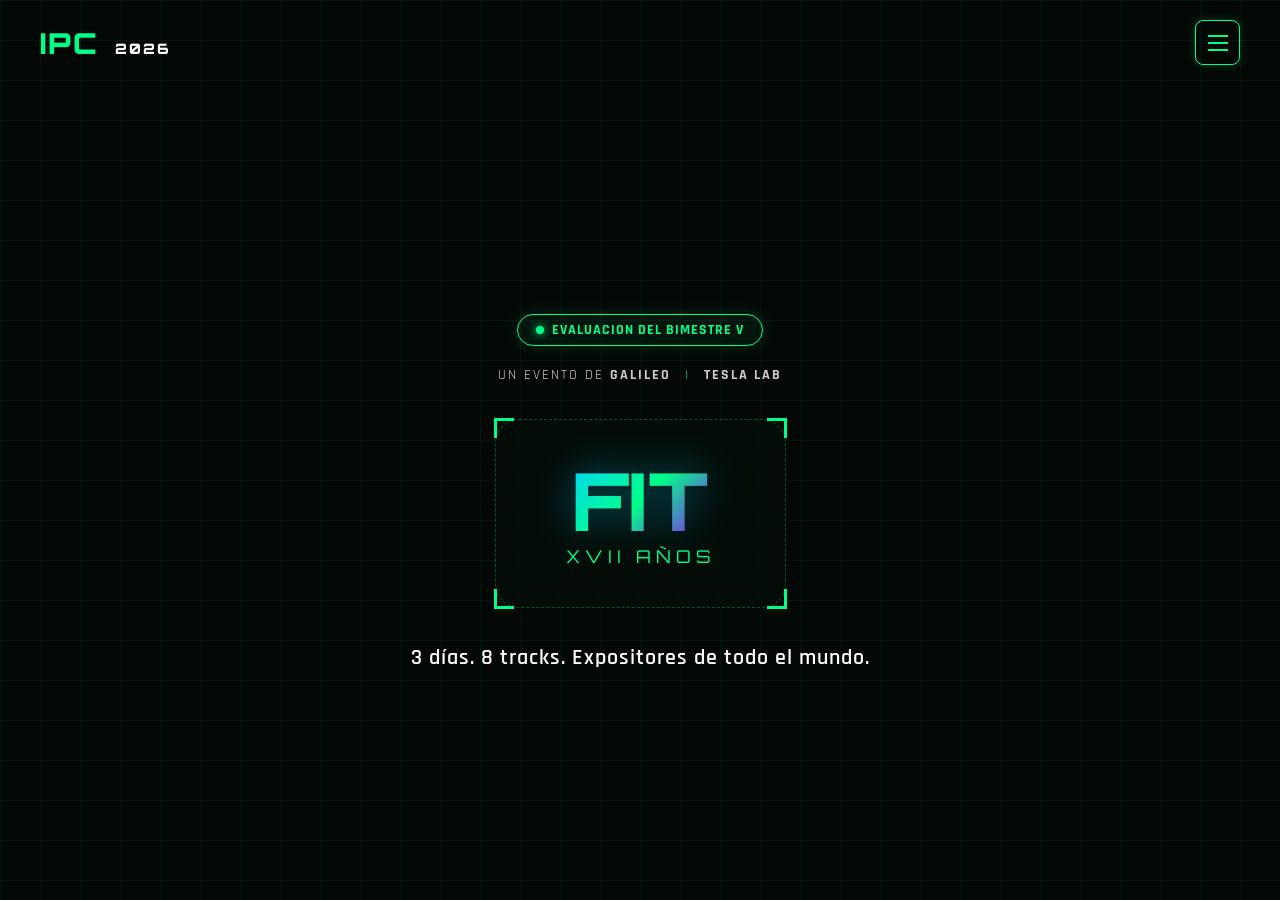
==== index.html @ 2101268f "agregue dos archivos" ====
<!DOCTYPE html>
<html lang="es">
<head>
  <meta charset="UTF-8">
  <meta name="viewport" content="width=device-width, initial-scale=1.0">
  <title>IPC 2026 - EXAMEN DEL BLOQUE V</title>
  <link rel="preconnect" href="https://fonts.googleapis.com">
  <link rel="preconnect" href="https://fonts.gstatic.com" crossorigin>
  <link href="https://fonts.googleapis.com/css2?family=Orbitron:wght@500;700;900&family=Rajdhani:wght@500;600;700&display=swap" rel="stylesheet">
  <link rel="stylesheet" href="style.css">
</head>
<body>

  <header>
    <div class="logo">IPC <span>2026</span></div>
    <button class="menu-btn" aria-label="Abrir Menú">
      <span></span>
      <span></span>
      <span></span>
    </button>
  </header>

  <div class="grid-bg"></div>

  <main class="hero">
    
    <div class="badge">
      <span class="dot"></span> EVALUACION DEL BIMESTRE V
    </div>

    <p class="organizers">
      UN EVENTO DE 
      <strong class="brand-galileo">Galileo</strong> 
      <span class="divider">|</span> 
      <strong class="brand-tesla">TESLA LAB</strong>
    </p>

    <div class="logo-frame-container">
      <div class="corner top-left"></div>
      <div class="corner top-right"></div>
      <div class="corner bottom-left"></div>
      <div class="corner bottom-right"></div>

      <div class="main-logo">
        <h1 class="gradient-text">FIT</h1>
        <p class="subtitle-years">XVII AÑOS</p>
      </div>
    </div>

    <h2 class="hero-info">
      3 días. 8 tracks. Expositores de todo el mundo.
    </h2>

  </main>

</body>
</html>
---- style.css ----
/* Configuración General */
* {
  margin: 0;
  padding: 0;
  box-sizing: border-box;
}

body {
  background-color: #030806; /* Fondo negro verdoso profundo */
  color: #ffffff;
  font-family: 'Rajdhani', sans-serif;
  min-height: 100vh;
  display: flex;
  flex-direction: column;
  overflow-x: hidden;
  position: relative;
}

/* Efecto de Rejilla Cyberpunk en el Fondo */
.grid-bg {
  position: absolute;
  top: 0;
  left: 0;
  width: 100%;
  height: 100%;
  background-image: 
    linear-gradient(to right, rgba(0, 255, 136, 0.05) 1px, transparent 1px),
    linear-gradient(to bottom, rgba(0, 255, 136, 0.05) 1px, transparent 1px);
  background-size: 40px 40px;
  z-index: 1;
  pointer-events: none;
}

/* Encabezado */
header {
  display: flex;
  justify-content: space-between;
  align-items: center;
  padding: 20px 40px;
  position: relative;
  z-index: 10;
}

.logo {
  font-family: 'Orbitron', sans-serif;
  font-weight: 900;
  font-size: 1.8rem;
  color: #00ff88;
  letter-spacing: 2px;
}

.logo span {
  font-size: 0.9rem;
  color: #ffffff;
  margin-left: 5px;
}

/* Botón de Menú Estilo Cyberpunk */
.menu-btn {
  background: transparent;
  border: 1px solid #00ff88;
  border-radius: 8px;
  width: 45px;
  height: 45px;
  display: flex;
  flex-direction: column;
  justify-content: center;
  align-items: center;
  gap: 5px;
  cursor: pointer;
  box-shadow: 0 0 10px rgba(0, 255, 136, 0.2);
}

.menu-btn span {
  width: 20px;
  height: 2px;
  background-color: #00ff88;
}

/* Sección Central (Hero) */
.hero {
  flex: 1;
  display: flex;
  flex-direction: column;
  align-items: center;
  justify-content: center;
  padding: 20px;
  text-align: center;
  position: relative;
  z-index: 5;
}

/* Badge Neón Verde */
.badge {
  display: inline-flex;
  align-items: center;
  gap: 8px;
  border: 1px solid #00ff88;
  background: rgba(0, 255, 136, 0.05);
  padding: 6px 18px;
  border-radius: 20px;
  color: #00ff88;
  font-size: 0.85rem;
  font-weight: 700;
  letter-spacing: 1px;
  margin-bottom: 20px;
  box-shadow: 0 0 15px rgba(0, 255, 136, 0.15);
}

.dot {
  width: 8px;
  height: 8px;
  background-color: #00ff88;
  border-radius: 50%;
  box-shadow: 0 0 8px #00ff88;
}

/* Texto de Organizadores */
.organizers {
  font-size: 0.9rem;
  letter-spacing: 2px;
  color: #cccccc;
  margin-bottom: 35px;
  text-transform: uppercase;
}

.divider {
  color: #00ff88;
  margin: 0 8px;
}

/* Contenedor con Marco / HUD */
.logo-frame-container {
  position: relative;
  padding: 40px 70px;
  margin-bottom: 35px;
  border: 1px dashed rgba(0, 255, 136, 0.3);
  border-radius: 24px;
  background: rgba(5, 15, 10, 0.6);
  backdrop-filter: blur(5px);
}

/* Esquinas Neón */
.corner {
  position: absolute;
  width: 20px;
  height: 20px;
  border-color: #00ff88;
  border-style: solid;
}

.top-left     { top: -2px; left: -2px; border-width: 3px 0 0 3px; }
.top-right    { top: -2px; right: -2px; border-width: 3px 3px 0 0; }
.bottom-left  { bottom: -2px; left: -2px; border-width: 0 0 3px 3px; }
.bottom-right { bottom: -2px; right: -2px; border-width: 0 3px 3px 0; }

/* Logo FIT y Gradiente Neón */
.main-logo h1 {
  font-family: 'Orbitron', sans-serif;
  font-size: 5rem;
  font-weight: 900;
  line-height: 1;
  background: linear-gradient(135deg, #00d2ff 0%, #00ff88 50%, #9d00ff 100%);
  -webkit-background-clip: text;
  -webkit-text-fill-color: transparent;
  filter: drop-shadow(0 0 20px rgba(0, 210, 255, 0.4));
}

.subtitle-years {
  font-family: 'Orbitron', sans-serif;
  font-size: 1.1rem;
  letter-spacing: 5px;
  color: #00ff88;
  margin-top: 5px;
}

/* Leyenda Final */
.hero-info {
  font-size: 1.4rem;
  font-weight: 600;
  color: #ffffff;
  letter-spacing: 1px;
}
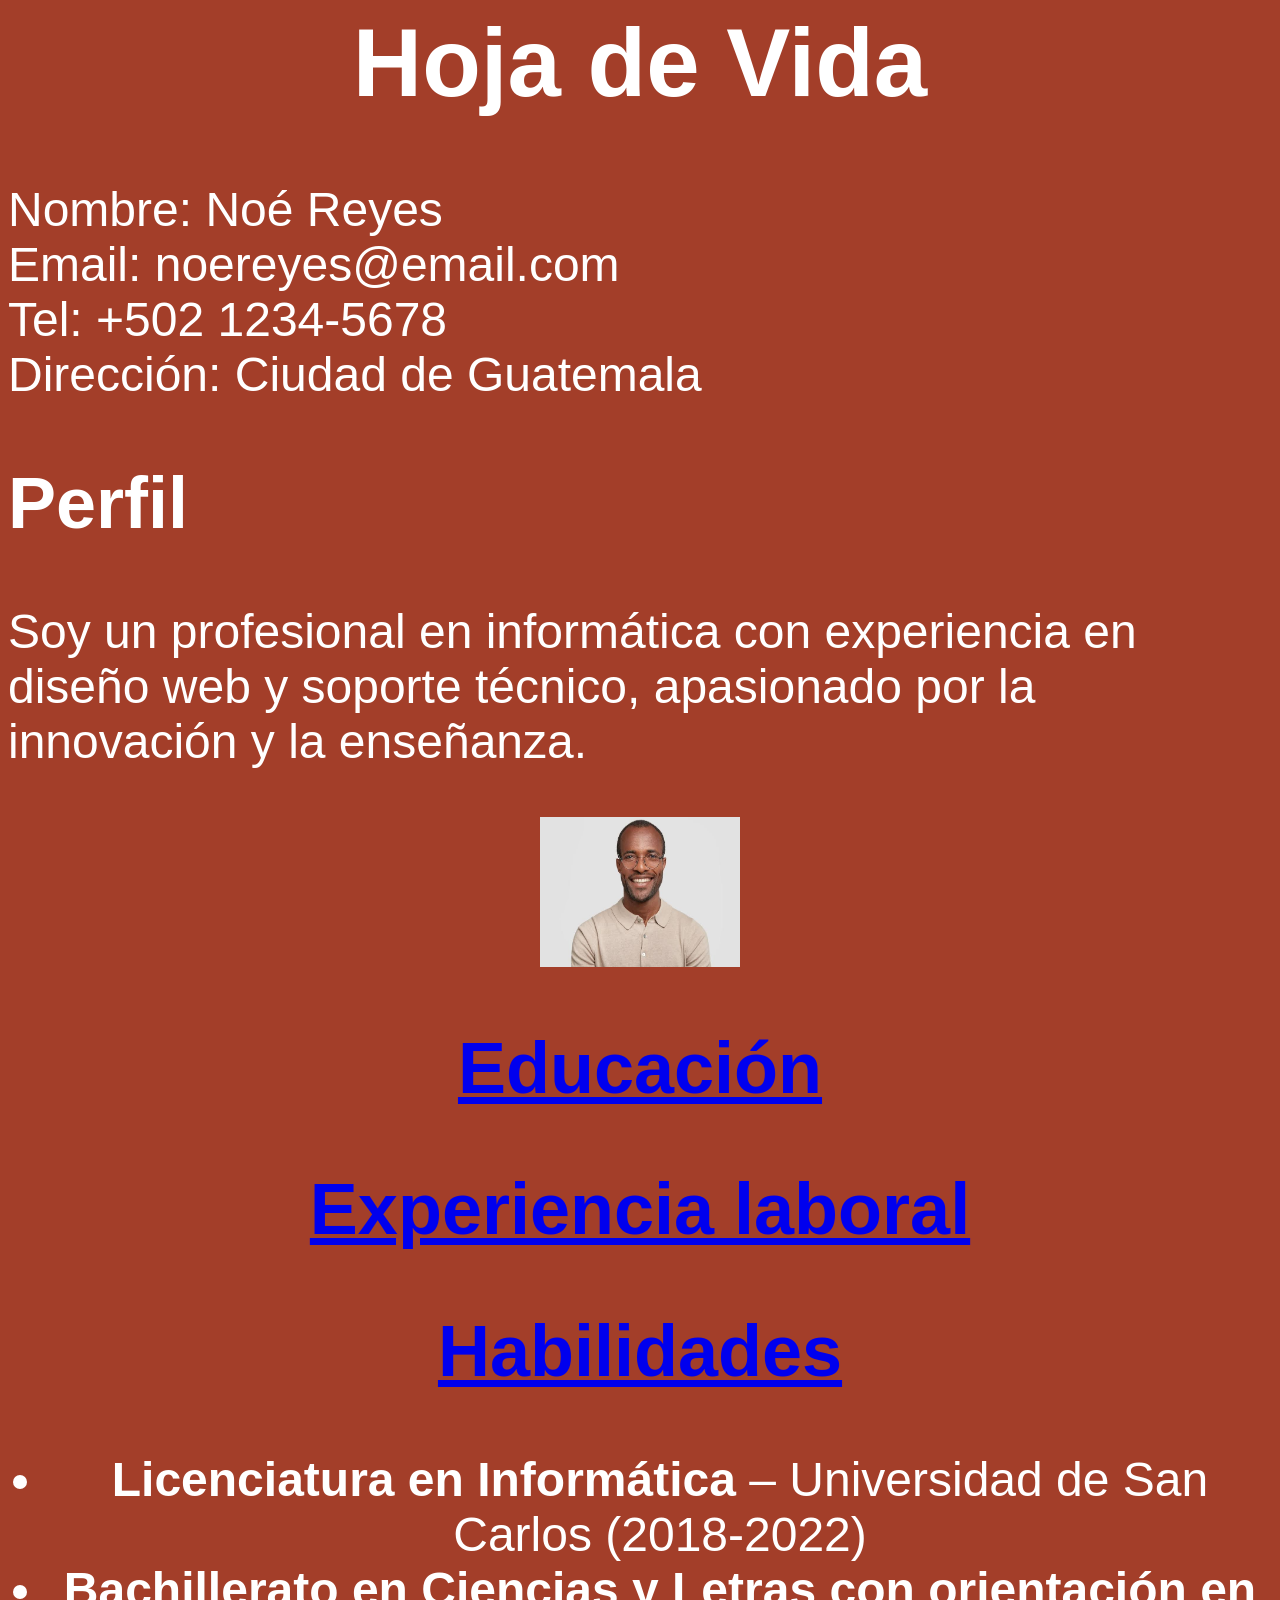
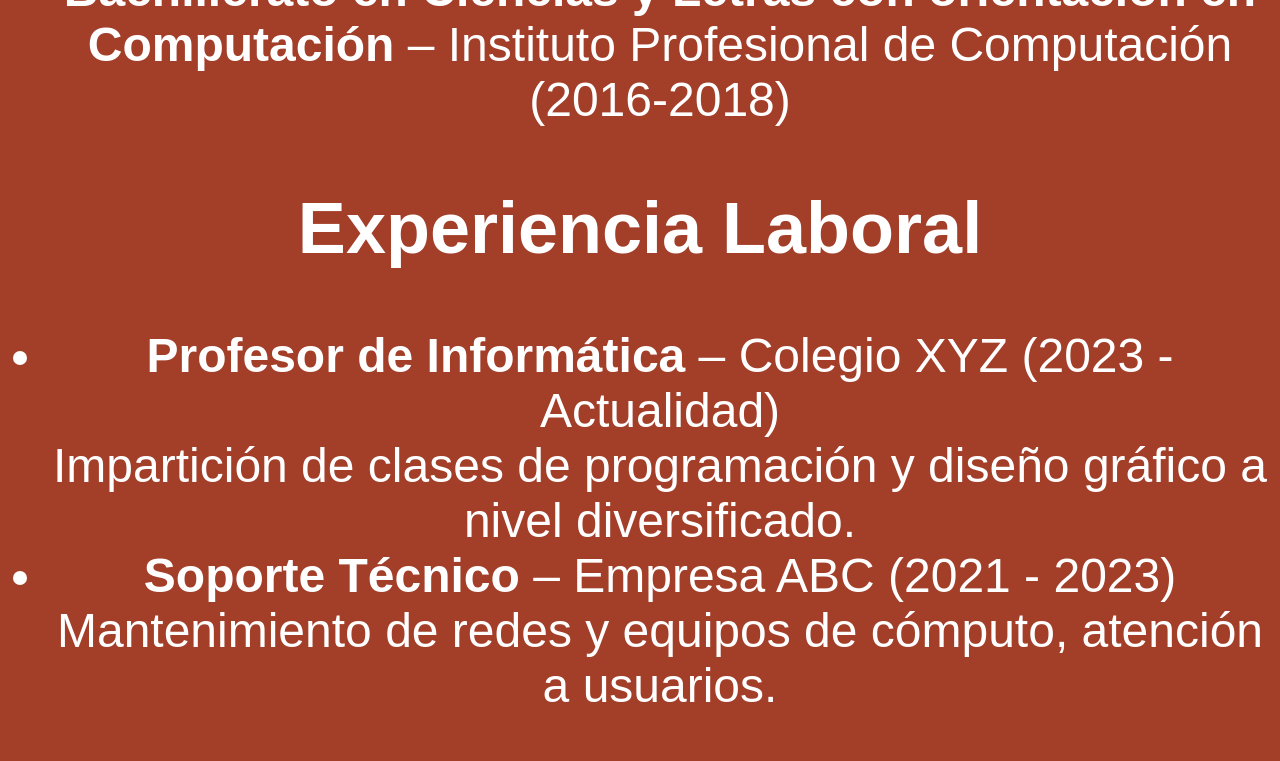
==== commit ea4d8b1b: "les explique a los peluches" ====
--- a/index.html
+++ b/index.html
@@ -1,57 +1,38 @@
-<!DOCTYPE html>
-<html lang="es">
+<html>
 <head>
-  <meta charset="UTF-8">
-  <meta name="viewport" content="width=device-width, initial-scale=1.0">
-  <title>IPC 2026 - EXAMEN DEL BLOQUE V</title>
-  <link rel="preconnect" href="https://fonts.googleapis.com">
-  <link rel="preconnect" href="https://fonts.gstatic.com" crossorigin>
-  <link href="https://fonts.googleapis.com/css2?family=Orbitron:wght@500;700;900&family=Rajdhani:wght@500;600;700&display=swap" rel="stylesheet">
-  <link rel="stylesheet" href="style.css">
-</head>
-<body>
+  <title>Hoja de Vida - No&eacute; Reyes</title>
+<head>
 
-  <header>
-    <div class="logo">IPC <span>2026</span></div>
-    <button class="menu-btn" aria-label="Abrir Menú">
-      <span></span>
-      <span></span>
-      <span></span>
-    </button>
-  </header>
+<body bgcolor="#A33E29">
+<font face="Arial" color="white" size="12">
+    <center><h1>Hoja de Vida</h1></center>
+    <p>Nombre: No&eacute; Reyes<br>
+	Email: noereyes@email.com<br> 
+	Tel: +502 1234-5678<br>
+    	Direcci&oacute;n: Ciudad de Guatemala</p>
+ <h2>Perfil</h2>
+    <p>Soy un profesional en inform&aacute;tica con 
+experiencia en diseño web y soporte técnico, apasionado
+ por la innovación y la enseñanza.</p>
+<center><img src="images.jfif" width="200" height="150">
+<h2><a href="edu.html">Educaci&oacute;n</a><br></h2>
+<h2><a href="expelab.html">Experiencia laboral</a><br></h2>
+<h2><a href="habi.html">Habilidades</a><br></h2>
+</body>
+</html>   
 
-  <div class="grid-bg"></div>
 
-  <main class="hero">
-    
-    <div class="badge">
-      <span class="dot"></span> EVALUACION DEL BIMESTRE V
-    </div>
+ <ul>
+      <li><strong>Licenciatura en Informática</strong> – Universidad de San Carlos (2018-2022)</li>
+      <li><strong>Bachillerato en Ciencias y Letras con orientación en Computación</strong> – Instituto Profesional de Computación (2016-2018)</li>
+    </ul>
 
-    <p class="organizers">
-      UN EVENTO DE 
-      <strong class="brand-galileo">Galileo</strong> 
-      <span class="divider">|</span> 
-      <strong class="brand-tesla">TESLA LAB</strong>
-    </p>
-
-    <div class="logo-frame-container">
-      <div class="corner top-left"></div>
-      <div class="corner top-right"></div>
-      <div class="corner bottom-left"></div>
-      <div class="corner bottom-right"></div>
-
-      <div class="main-logo">
-        <h1 class="gradient-text">FIT</h1>
-        <p class="subtitle-years">XVII AÑOS</p>
-      </div>
-    </div>
-
-    <h2 class="hero-info">
-      3 días. 8 tracks. Expositores de todo el mundo.
-    </h2>
-
-  </main>
-
-</body>
-</html>+  <section>
+    <h2>Experiencia Laboral</h2>
+    <ul>
+      <li><strong>Profesor de Informática</strong> – Colegio XYZ (2023 - Actualidad)<br>
+      Impartición de clases de programación y diseño gráfico a nivel diversificado.</li>
+      <li><strong>Soporte Técnico</strong> – Empresa ABC (2021 - 2023)<br>
+      Mantenimiento de redes y equipos de cómputo, atención a usuarios.</li>
+    </ul>
+  </section>
